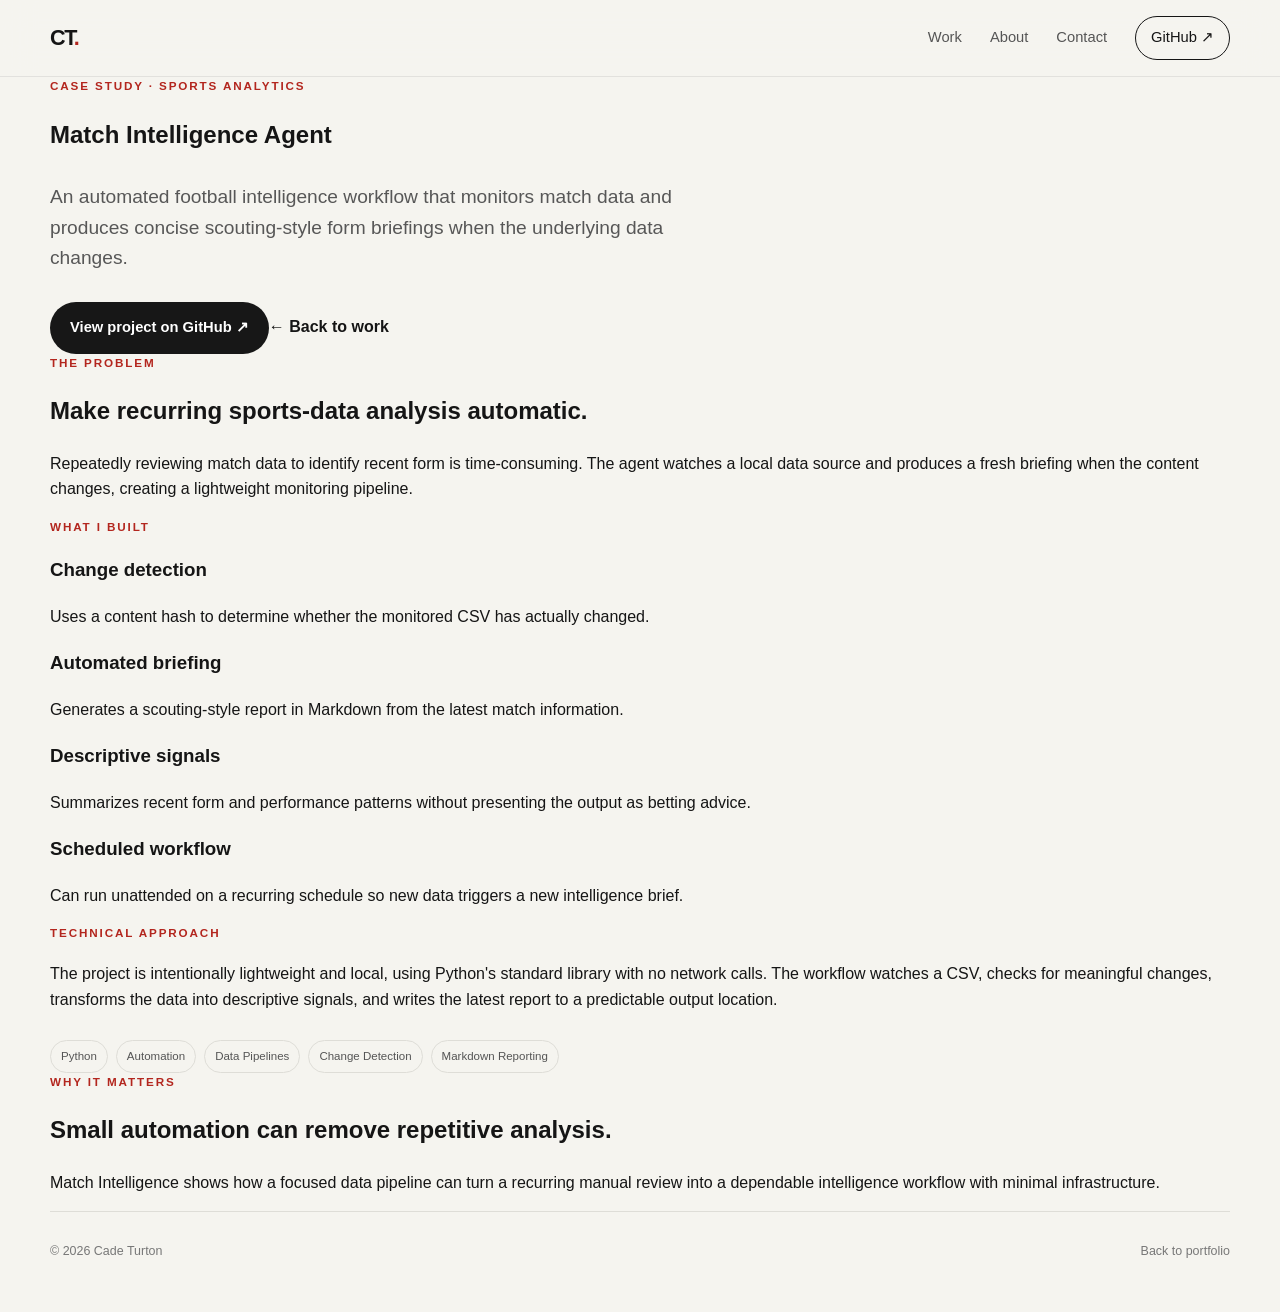
==== projects/match.html @ 8bcbd286 "Add Match Intelligence case study page" ====
<!DOCTYPE html>
<html lang="en"><head><meta charset="UTF-8"><meta name="viewport" content="width=device-width, initial-scale=1.0"><title>Match Intelligence Agent | Cade Turton</title><link rel="stylesheet" href="../styles.css"></head><body>
<header class="site-header"><nav class="nav shell"><a class="logo" href="../index.html">CT<span>.</span></a><div class="nav-links"><a href="../index.html#work">Work</a><a href="../index.html#about">About</a><a href="../index.html#contact">Contact</a><a class="nav-cta" href="https://github.com/cturton/Projects" target="_blank" rel="noreferrer">GitHub ↗</a></div></nav></header>
<main><section class="case-hero shell"><p class="kicker">CASE STUDY · SPORTS ANALYTICS</p><h1>Match Intelligence Agent</h1><p class="hero-text">An automated football intelligence workflow that monitors match data and produces concise scouting-style form briefings when the underlying data changes.</p><div class="case-links"><a class="button button-dark" href="https://github.com/cturton/Projects" target="_blank" rel="noreferrer">View project on GitHub ↗</a><a class="text-link" href="../index.html#work">← Back to work</a></div></section>
<section class="case-body shell"><div class="case-section"><p class="eyebrow">THE PROBLEM</p><h2>Make recurring sports-data analysis automatic.</h2><p>Repeatedly reviewing match data to identify recent form is time-consuming. The agent watches a local data source and produces a fresh briefing when the content changes, creating a lightweight monitoring pipeline.</p></div>
<div class="case-section"><p class="eyebrow">WHAT I BUILT</p><div class="case-grid"><div><h3>Change detection</h3><p>Uses a content hash to determine whether the monitored CSV has actually changed.</p></div><div><h3>Automated briefing</h3><p>Generates a scouting-style report in Markdown from the latest match information.</p></div><div><h3>Descriptive signals</h3><p>Summarizes recent form and performance patterns without presenting the output as betting advice.</p></div><div><h3>Scheduled workflow</h3><p>Can run unattended on a recurring schedule so new data triggers a new intelligence brief.</p></div></div></div>
<div class="case-section"><p class="eyebrow">TECHNICAL APPROACH</p><p>The project is intentionally lightweight and local, using Python's standard library with no network calls. The workflow watches a CSV, checks for meaningful changes, transforms the data into descriptive signals, and writes the latest report to a predictable output location.</p><div class="skill-list"><span>Python</span><span>Automation</span><span>Data Pipelines</span><span>Change Detection</span><span>Markdown Reporting</span></div></div>
<div class="case-section"><p class="eyebrow">WHY IT MATTERS</p><h2>Small automation can remove repetitive analysis.</h2><p>Match Intelligence shows how a focused data pipeline can turn a recurring manual review into a dependable intelligence workflow with minimal infrastructure.</p></div></section></main>
<footer class="shell footer"><span>© 2026 Cade Turton</span><a href="../index.html">Back to portfolio</a></footer></body></html>
---- styles.css ----
:root{--ink:#151515;--muted:#686868;--paper:#f5f4ef;--white:#fff;--line:#deddd7;--accent:#b3261e;--dark:#171717;--max:1180px}*{box-sizing:border-box}html{scroll-behavior:smooth}body{margin:0;background:var(--paper);color:var(--ink);font-family:'DM Sans',sans-serif;line-height:1.6}a{color:inherit;text-decoration:none}.shell{width:min(var(--max),calc(100% - 48px));margin:auto}.site-header{position:sticky;top:0;z-index:20;background:rgba(245,244,239,.88);backdrop-filter:blur(16px);border-bottom:1px solid rgba(21,21,21,.08)}.nav{height:76px;display:flex;align-items:center;justify-content:space-between}.logo{font:800 1.35rem Manrope,sans-serif;letter-spacing:-.06em}.logo span{color:var(--accent)}.nav-links{display:flex;align-items:center;gap:28px;font-size:.92rem}.nav-links>a:not(.nav-cta){color:#555}.nav-links>a:hover{color:var(--ink)}.nav-cta{padding:9px 15px;border:1px solid var(--ink);border-radius:999px}.hero{min-height:680px;padding:120px 0 90px;display:grid;grid-template-columns:1.5fr .7fr;gap:80px;align-items:center}.kicker,.eyebrow,.archive-label{font-size:.73rem;font-weight:700;letter-spacing:.16em;color:var(--accent);margin:0 0 18px}.hero h1{font:800 clamp(3.6rem,7vw,6.7rem)/.94 Manrope,sans-serif;letter-spacing:-.075em;margin:0;max-width:900px}.hero h1 em{font-style:normal;color:var(--accent)}.hero-text{font-size:1.2rem;color:#575757;max-width:650px;margin:28px 0}.hero-actions,.contact-actions{display:flex;align-items:center;gap:24px}.button{display:inline-flex;align-items:center;gap:12px;padding:14px 20px;border-radius:999px;font-weight:700;font-size:.92rem;transition:.2s}.button:hover{transform:translateY(-2px)}.button-dark{background:var(--dark);color:#fff}.button-light{background:#fff;border:1px solid var(--line)}.text-link{font-weight:700}.text-link span{color:var(--accent)}.hero-aside{border-left:1px solid var(--line);padding-left:34px;color:var(--muted)}.availability{display:flex;align-items:center;gap:8px;color:var(--ink);font-weight:700;font-size:.88rem}.availability span{width:8px;height:8px;border-radius:50%;background:#3c8b51}.mini-grid{display:grid;grid-template-columns:1fr 1fr;gap:1px;background:var(--line);border:1px solid var(--line);margin-top:35px}.mini-grid div{background:var(--paper);padding:18px}.mini-grid strong,.mini-grid span{display:block}.mini-grid strong{font-family:Manrope;font-size:1rem}.mini-grid span{font-size:.78rem;margin-top:4px}.section{padding:95px 0}.section-heading{display:grid;grid-template-columns:1.15fr .85fr;gap:60px;align-items:end;margin-bottom:34px}.section-heading.compact{margin-top:100px}.section-heading h2,.about-grid h2,.contact-card h2{font:800 clamp(2rem,4vw,3.3rem)/1.05 Manrope,sans-serif;letter-spacing:-.055em;margin:0}.section-heading>p{color:var(--muted);max-width:460px;margin:0}.featured-grid{display:grid;grid-template-columns:1fr 1fr;gap:16px}.featured-card{background:#fff;border:1px solid var(--line);min-height:430px;padding:28px;display:flex;flex-direction:column;position:relative;overflow:hidden;transition:.25s}.featured-card:first-child{grid-row:span 2;min-height:876px;background:var(--dark);color:#fff;border-color:var(--dark)}.featured-card:hover{transform:translateY(-5px);box-shadow:0 20px 45px rgba(0,0,0,.08)}.featured-card:first-child:after{content:'';position:absolute;width:420px;height:420px;border-radius:50%;right:-170px;bottom:-180px;background:radial-gradient(circle,rgba(179,38,30,.55),transparent 68%)}.card-meta{display:flex;justify-content:space-between;font-size:.72rem;text-transform:uppercase;letter-spacing:.12em;font-weight:700;color:#777}.featured-card:first-child .card-meta{color:#aaa}.card-content{margin-top:auto;position:relative;z-index:1}.card-content h3{font:800 clamp(1.8rem,3vw,2.65rem)/1.05 Manrope,sans-serif;letter-spacing:-.055em;margin:0 0 14px}.featured-card:not(:first-child) .card-content h3{font-size:1.85rem}.card-content p{color:#696969;max-width:620px;margin:0 0 20px}.featured-card:first-child .card-content p{color:#bdbdbd}.tags{display:flex;flex-wrap:wrap;gap:7px}.tags span,.skill-list span{border:1px solid var(--line);border-radius:999px;padding:6px 10px;font-size:.72rem;color:#555}.featured-card:first-child .tags span{border-color:#444;color:#ddd}.card-arrow{position:relative;z-index:2;margin-top:24px;font-weight:700;font-size:.88rem}.featured-card:first-child .card-arrow{color:#fff}.archive-grid{display:grid;grid-template-columns:1fr 1fr;gap:16px}.archive-card{background:#fff;border:1px solid var(--line);padding:25px;display:flex;justify-content:space-between;gap:30px;transition:.2s}.archive-card:hover{border-color:#aaa;transform:translateY(-3px)}.archive-card h3{font:700 1.25rem Manrope;margin:4px 0}.archive-card p{color:var(--muted);font-size:.9rem;margin:0;max-width:650px}.archive-card>a,.archive-card>span{font-weight:700;white-space:nowrap}.about-section{background:#e9e7df;padding:105px 0}.about-grid{display:grid;grid-template-columns:.9fr 1.1fr;gap:100px}.about-copy{font-size:1.06rem;color:#555}.about-copy p:first-child{margin-top:0}.skill-list{display:flex;flex-wrap:wrap;gap:8px;margin-top:28px}.contact-section{padding-top:70px}.contact-card{background:var(--dark);color:#fff;padding:55px}.contact-card .eyebrow{color:#df6b63}.contact-card h2{max-width:700px}.contact-card>p:not(.eyebrow){color:#aaa;max-width:560px;margin:20px 0 28px}.footer{padding:30px 0 50px;border-top:1px solid var(--line);display:flex;justify-content:space-between;color:#777;font-size:.78rem}@media(max-width:850px){.hero,.section-heading,.about-grid{grid-template-columns:1fr}.hero{padding:80px 0;gap:50px}.hero-aside{border-left:0;border-top:1px solid var(--line);padding:25px 0 0}.featured-grid{grid-template-columns:1fr}.featured-card:first-child{grid-row:auto;min-height:500px}.archive-grid{grid-template-columns:1fr}.section-heading{gap:18px}.nav-links{gap:14px}.nav-links>a:not(.nav-cta){display:none}}@media(max-width:560px){.shell{width:min(var(--max),calc(100% - 30px))}.nav{height:66px}.hero h1{font-size:3.25rem}.hero-text{font-size:1.05rem}.hero-actions{flex-wrap:wrap}.featured-card{min-height:380px}.featured-card:first-child{min-height:500px}.contact-card{padding:32px 24px}.footer{flex-direction:column;gap:8px}}
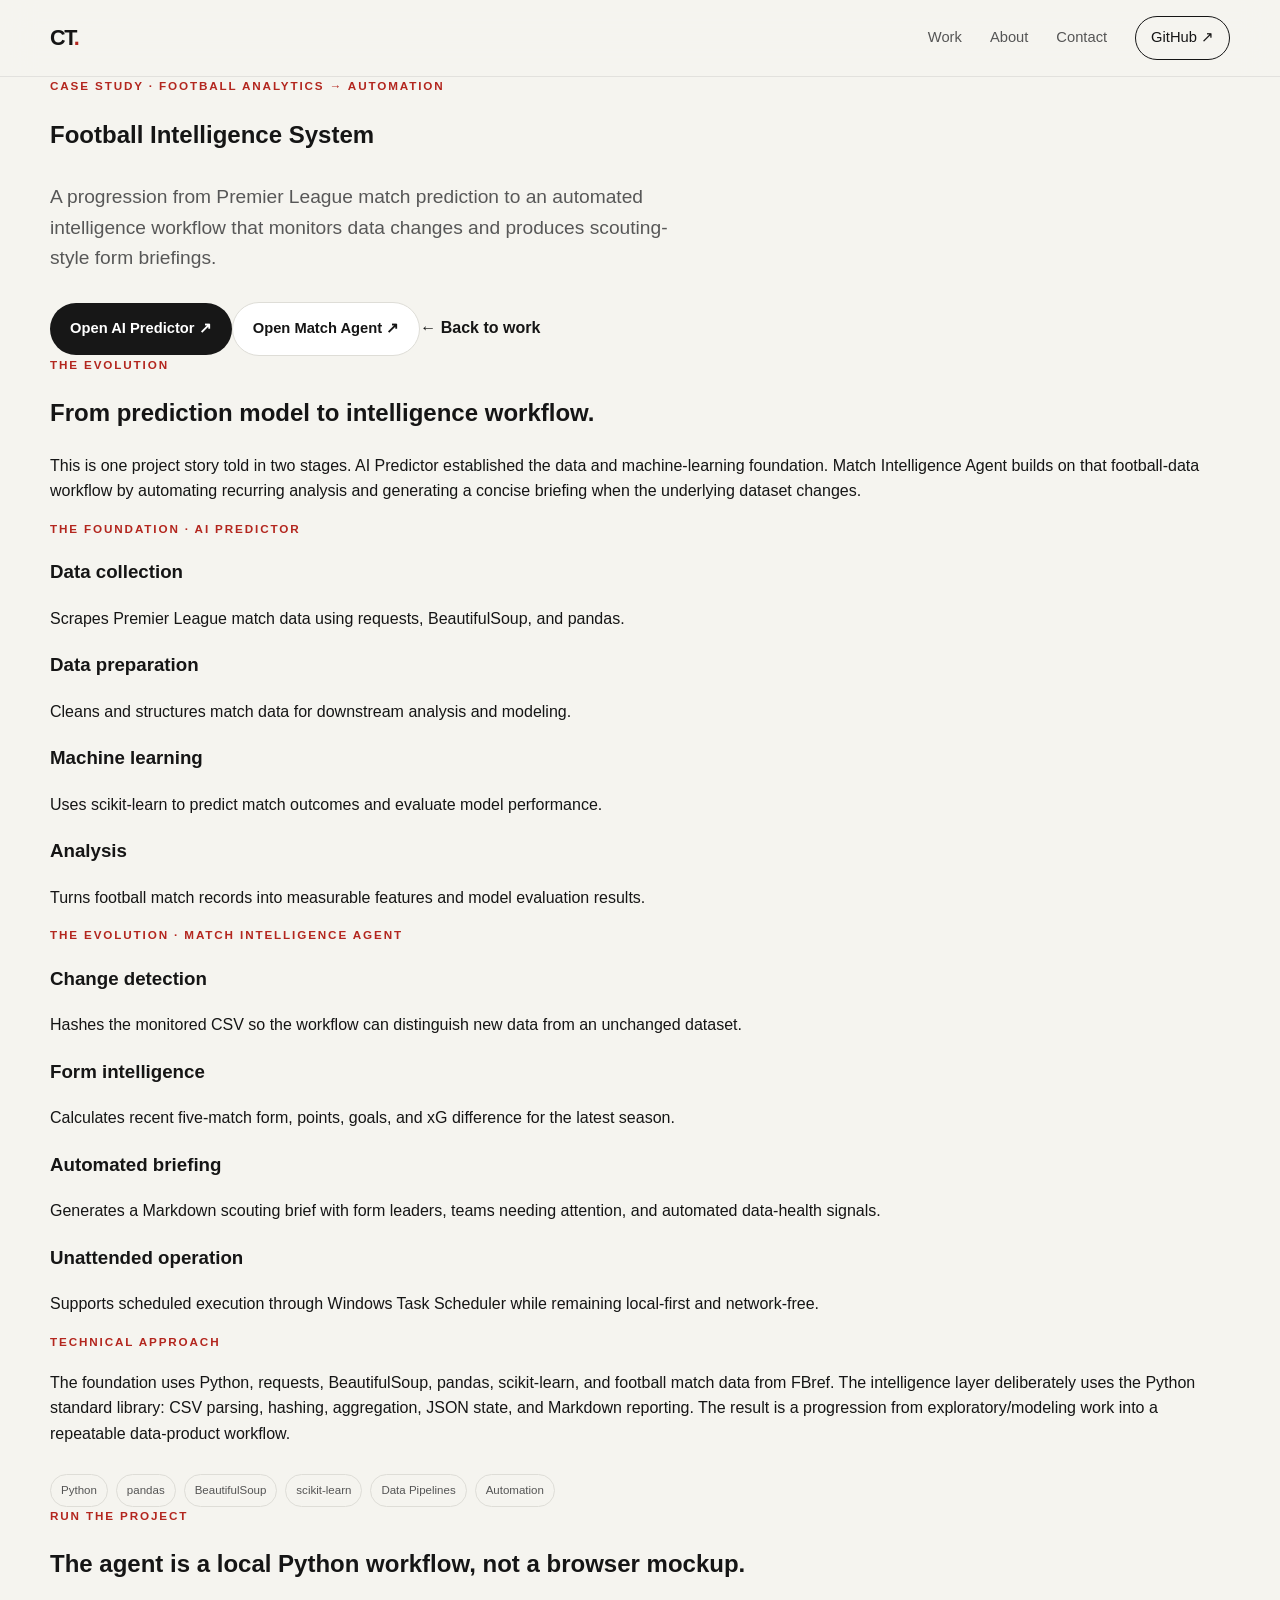
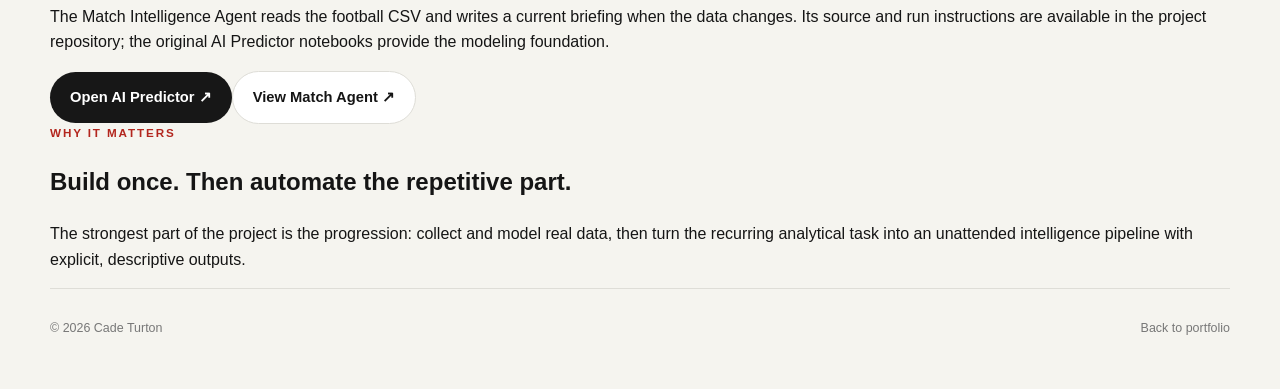
==== commit f3b81b47: "Reframe Match Agent as AI Predictor evolution" ====
--- a/projects/match.html
+++ b/projects/match.html
@@ -1,9 +1 @@
-<!DOCTYPE html>
-<html lang="en"><head><meta charset="UTF-8"><meta name="viewport" content="width=device-width, initial-scale=1.0"><title>Match Intelligence Agent | Cade Turton</title><link rel="stylesheet" href="../styles.css"></head><body>
-<header class="site-header"><nav class="nav shell"><a class="logo" href="../index.html">CT<span>.</span></a><div class="nav-links"><a href="../index.html#work">Work</a><a href="../index.html#about">About</a><a href="../index.html#contact">Contact</a><a class="nav-cta" href="https://github.com/cturton/Projects" target="_blank" rel="noreferrer">GitHub ↗</a></div></nav></header>
-<main><section class="case-hero shell"><p class="kicker">CASE STUDY · SPORTS ANALYTICS</p><h1>Match Intelligence Agent</h1><p class="hero-text">An automated football intelligence workflow that monitors match data and produces concise scouting-style form briefings when the underlying data changes.</p><div class="case-links"><a class="button button-dark" href="https://github.com/cturton/Projects" target="_blank" rel="noreferrer">View project on GitHub ↗</a><a class="text-link" href="../index.html#work">← Back to work</a></div></section>
-<section class="case-body shell"><div class="case-section"><p class="eyebrow">THE PROBLEM</p><h2>Make recurring sports-data analysis automatic.</h2><p>Repeatedly reviewing match data to identify recent form is time-consuming. The agent watches a local data source and produces a fresh briefing when the content changes, creating a lightweight monitoring pipeline.</p></div>
-<div class="case-section"><p class="eyebrow">WHAT I BUILT</p><div class="case-grid"><div><h3>Change detection</h3><p>Uses a content hash to determine whether the monitored CSV has actually changed.</p></div><div><h3>Automated briefing</h3><p>Generates a scouting-style report in Markdown from the latest match information.</p></div><div><h3>Descriptive signals</h3><p>Summarizes recent form and performance patterns without presenting the output as betting advice.</p></div><div><h3>Scheduled workflow</h3><p>Can run unattended on a recurring schedule so new data triggers a new intelligence brief.</p></div></div></div>
-<div class="case-section"><p class="eyebrow">TECHNICAL APPROACH</p><p>The project is intentionally lightweight and local, using Python's standard library with no network calls. The workflow watches a CSV, checks for meaningful changes, transforms the data into descriptive signals, and writes the latest report to a predictable output location.</p><div class="skill-list"><span>Python</span><span>Automation</span><span>Data Pipelines</span><span>Change Detection</span><span>Markdown Reporting</span></div></div>
-<div class="case-section"><p class="eyebrow">WHY IT MATTERS</p><h2>Small automation can remove repetitive analysis.</h2><p>Match Intelligence shows how a focused data pipeline can turn a recurring manual review into a dependable intelligence workflow with minimal infrastructure.</p></div></section></main>
-<footer class="shell footer"><span>© 2026 Cade Turton</span><a href="../index.html">Back to portfolio</a></footer></body></html>+<!DOCTYPE html><html lang="en"><head><meta charset="UTF-8"><meta name="viewport" content="width=device-width, initial-scale=1.0"><title>Football Intelligence System | Cade Turton</title><link rel="stylesheet" href="../styles.css"></head><body><header class="site-header"><nav class="nav shell"><a class="logo" href="../index.html">CT<span>.</span></a><div class="nav-links"><a href="../index.html#work">Work</a><a href="../index.html#about">About</a><a href="../index.html#contact">Contact</a><a class="nav-cta" href="https://github.com/cturton/AIpredictor" target="_blank" rel="noreferrer">GitHub ↗</a></div></nav></header><main><section class="case-hero shell"><p class="kicker">CASE STUDY · FOOTBALL ANALYTICS → AUTOMATION</p><h1>Football Intelligence System</h1><p class="hero-text">A progression from Premier League match prediction to an automated intelligence workflow that monitors data changes and produces scouting-style form briefings.</p><div class="case-links"><a class="button button-dark" href="https://github.com/cturton/AIpredictor" target="_blank" rel="noreferrer">Open AI Predictor ↗</a><a class="button button-light" href="https://github.com/cturton/Projects/tree/main/match-intelligence-agent" target="_blank" rel="noreferrer">Open Match Agent ↗</a><a class="text-link" href="../index.html#work">← Back to work</a></div></section><section class="case-body shell"><div class="case-section"><p class="eyebrow">THE EVOLUTION</p><h2>From prediction model to intelligence workflow.</h2><p>This is one project story told in two stages. AI Predictor established the data and machine-learning foundation. Match Intelligence Agent builds on that football-data workflow by automating recurring analysis and generating a concise briefing when the underlying dataset changes.</p></div><div class="case-section"><p class="eyebrow">THE FOUNDATION · AI PREDICTOR</p><div class="case-grid"><div><h3>Data collection</h3><p>Scrapes Premier League match data using requests, BeautifulSoup, and pandas.</p></div><div><h3>Data preparation</h3><p>Cleans and structures match data for downstream analysis and modeling.</p></div><div><h3>Machine learning</h3><p>Uses scikit-learn to predict match outcomes and evaluate model performance.</p></div><div><h3>Analysis</h3><p>Turns football match records into measurable features and model evaluation results.</p></div></div></div><div class="case-section"><p class="eyebrow">THE EVOLUTION · MATCH INTELLIGENCE AGENT</p><div class="case-grid"><div><h3>Change detection</h3><p>Hashes the monitored CSV so the workflow can distinguish new data from an unchanged dataset.</p></div><div><h3>Form intelligence</h3><p>Calculates recent five-match form, points, goals, and xG difference for the latest season.</p></div><div><h3>Automated briefing</h3><p>Generates a Markdown scouting brief with form leaders, teams needing attention, and automated data-health signals.</p></div><div><h3>Unattended operation</h3><p>Supports scheduled execution through Windows Task Scheduler while remaining local-first and network-free.</p></div></div></div><div class="case-section"><p class="eyebrow">TECHNICAL APPROACH</p><p>The foundation uses Python, requests, BeautifulSoup, pandas, scikit-learn, and football match data from FBref. The intelligence layer deliberately uses the Python standard library: CSV parsing, hashing, aggregation, JSON state, and Markdown reporting. The result is a progression from exploratory/modeling work into a repeatable data-product workflow.</p><div class="skill-list"><span>Python</span><span>pandas</span><span>BeautifulSoup</span><span>scikit-learn</span><span>Data Pipelines</span><span>Automation</span></div></div><div class="case-section"><p class="eyebrow">RUN THE PROJECT</p><h2>The agent is a local Python workflow, not a browser mockup.</h2><p>The Match Intelligence Agent reads the football CSV and writes a current briefing when the data changes. Its source and run instructions are available in the project repository; the original AI Predictor notebooks provide the modeling foundation.</p><div class="case-links"><a class="button button-dark" href="https://github.com/cturton/AIpredictor" target="_blank" rel="noreferrer">Open AI Predictor ↗</a><a class="button button-light" href="https://github.com/cturton/Projects/tree/main/match-intelligence-agent" target="_blank" rel="noreferrer">View Match Agent ↗</a></div></div><div class="case-section"><p class="eyebrow">WHY IT MATTERS</p><h2>Build once. Then automate the repetitive part.</h2><p>The strongest part of the project is the progression: collect and model real data, then turn the recurring analytical task into an unattended intelligence pipeline with explicit, descriptive outputs.</p></div></section></main><footer class="shell footer"><span>© 2026 Cade Turton</span><a href="../index.html">Back to portfolio</a></footer></body></html>
